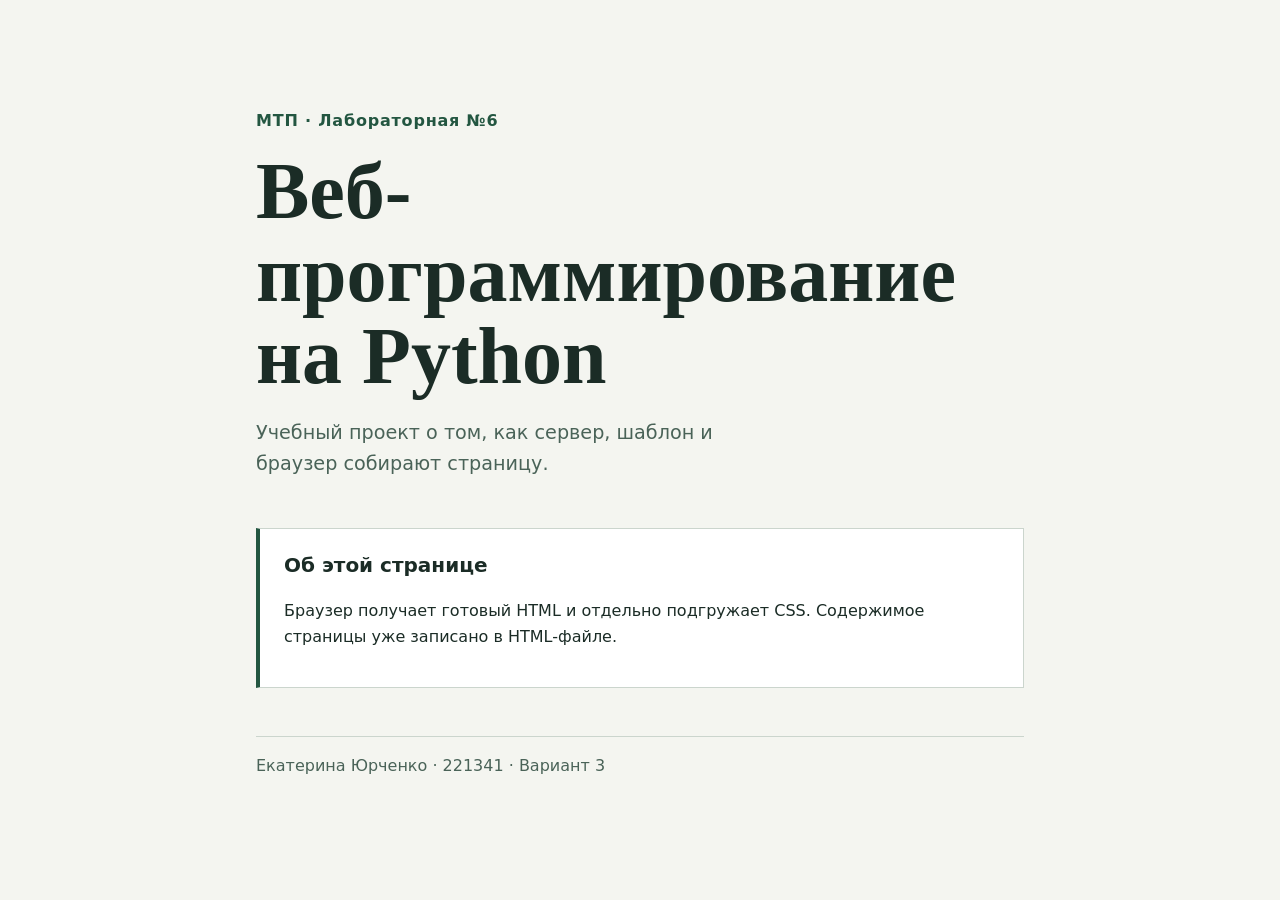
==== lab6_app/static/about.html @ e6a625cb "feat: добавила статическую страницу и стили" ====
<!doctype html>
<html lang="ru">
<head>
    <meta charset="utf-8">
    <meta name="viewport" content="width=device-width, initial-scale=1">
    <title>Лабораторная №6 · Веб-программирование</title>
    <link rel="stylesheet" href="site.css">
</head>
<body class="static-page">
    <main class="static-content">
        <p class="eyebrow">МТП · Лабораторная №6</p>
        <h1>Веб-программирование на Python</h1>
        <p class="intro">Учебный проект о том, как сервер, шаблон и браузер
            собирают страницу.</p>
        <section>
            <h2>Об этой странице</h2>
            <p>Браузер получает готовый HTML и отдельно подгружает CSS.
                Содержимое страницы уже записано в HTML-файле.</p>
        </section>
        <footer>Екатерина Юрченко · 221341 · Вариант 3</footer>
    </main>
</body>
</html>
---- lab6_app/static/site.css ----
:root {
    color-scheme: light;
    --paper: #f4f5f0;
    --ink: #1b2c26;
    --muted: #4a6358;
    --accent: #235641;
    --line: #cbd5cd;
}

body.static-page {
    margin: 0;
    background: var(--paper);
    color: var(--ink);
    font: 1rem/1.65 system-ui, sans-serif;
}

.static-content {
    width: min(48rem, calc(100% - 3rem));
    margin: clamp(3rem, 12vh, 8rem) auto 2rem;
}

.eyebrow {
    color: var(--accent);
    font-weight: 700;
    letter-spacing: .05em;
}

.static-content h1 {
    max-width: 16ch;
    font: 700 clamp(2.5rem, 7vw, 5rem)/1.03 Georgia, serif;
    margin: 1rem 0;
}

.intro {
    color: var(--muted);
    max-width: 42ch;
    font-size: 1.2rem;
}

.static-content section {
    margin: 3rem 0;
    padding: 1.25rem 1.5rem;
    background: white;
    border: 1px solid var(--line);
    border-left: 4px solid var(--accent);
}

.static-content section h2 {
    margin: 0;
    font-size: 1.25rem;
}

.static-content footer {
    border-top: 1px solid var(--line);
    padding-top: 1rem;
    color: var(--muted);
}
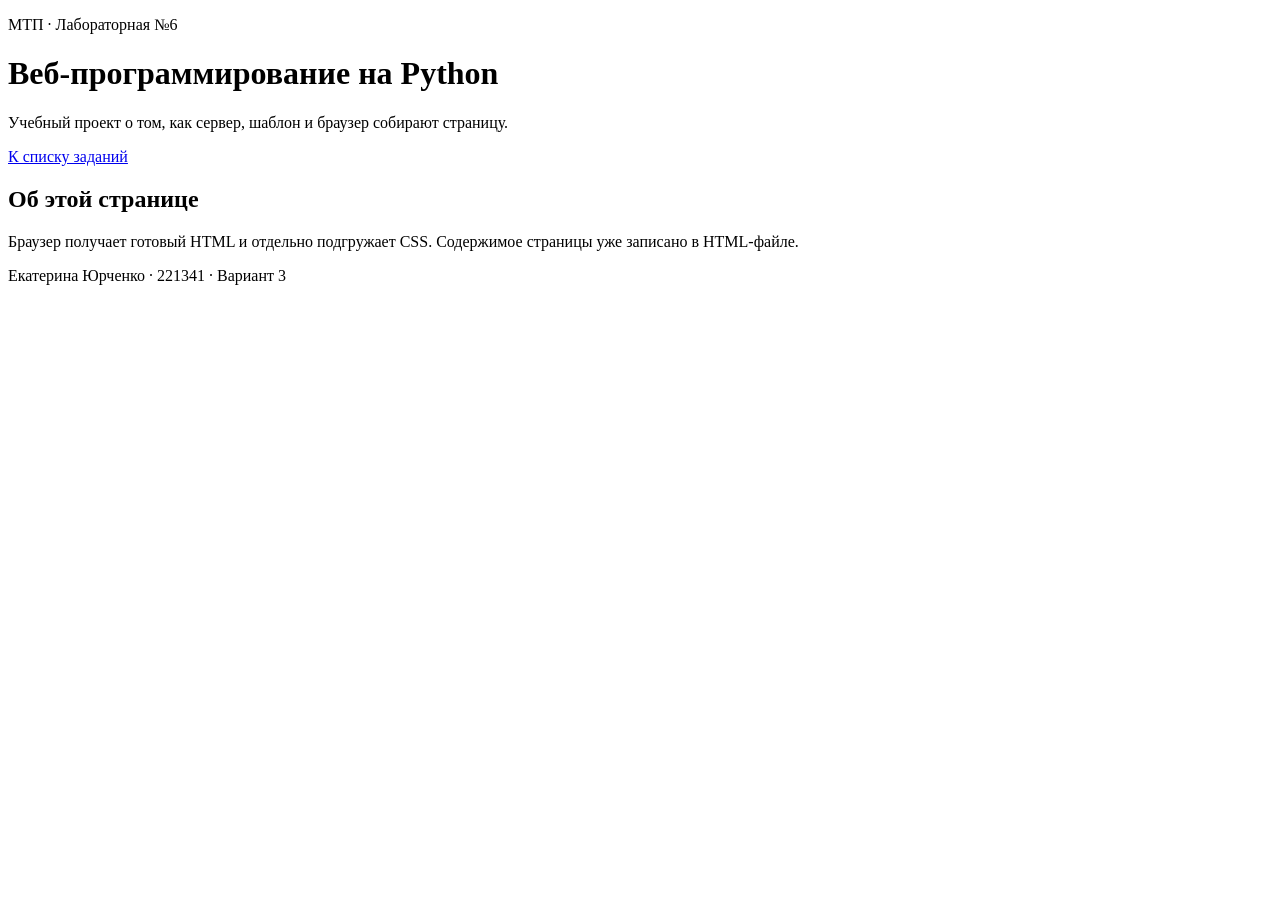
==== commit b23c5d8d: "feat: оформила основную страницу с Bootstrap" ====
--- a/lab6_app/static/about.html
+++ b/lab6_app/static/about.html
@@ -4,7 +4,7 @@
     <meta charset="utf-8">
     <meta name="viewport" content="width=device-width, initial-scale=1">
     <title>Лабораторная №6 · Веб-программирование</title>
-    <link rel="stylesheet" href="site.css">
+    <link rel="stylesheet" href="/static/site.css">
 </head>
 <body class="static-page">
     <main class="static-content">
@@ -12,6 +12,7 @@
         <h1>Веб-программирование на Python</h1>
         <p class="intro">Учебный проект о том, как сервер, шаблон и браузер
             собирают страницу.</p>
+        <a class="back-link" href="/">К списку заданий</a>
         <section>
             <h2>Об этой странице</h2>
             <p>Браузер получает готовый HTML и отдельно подгружает CSS.
